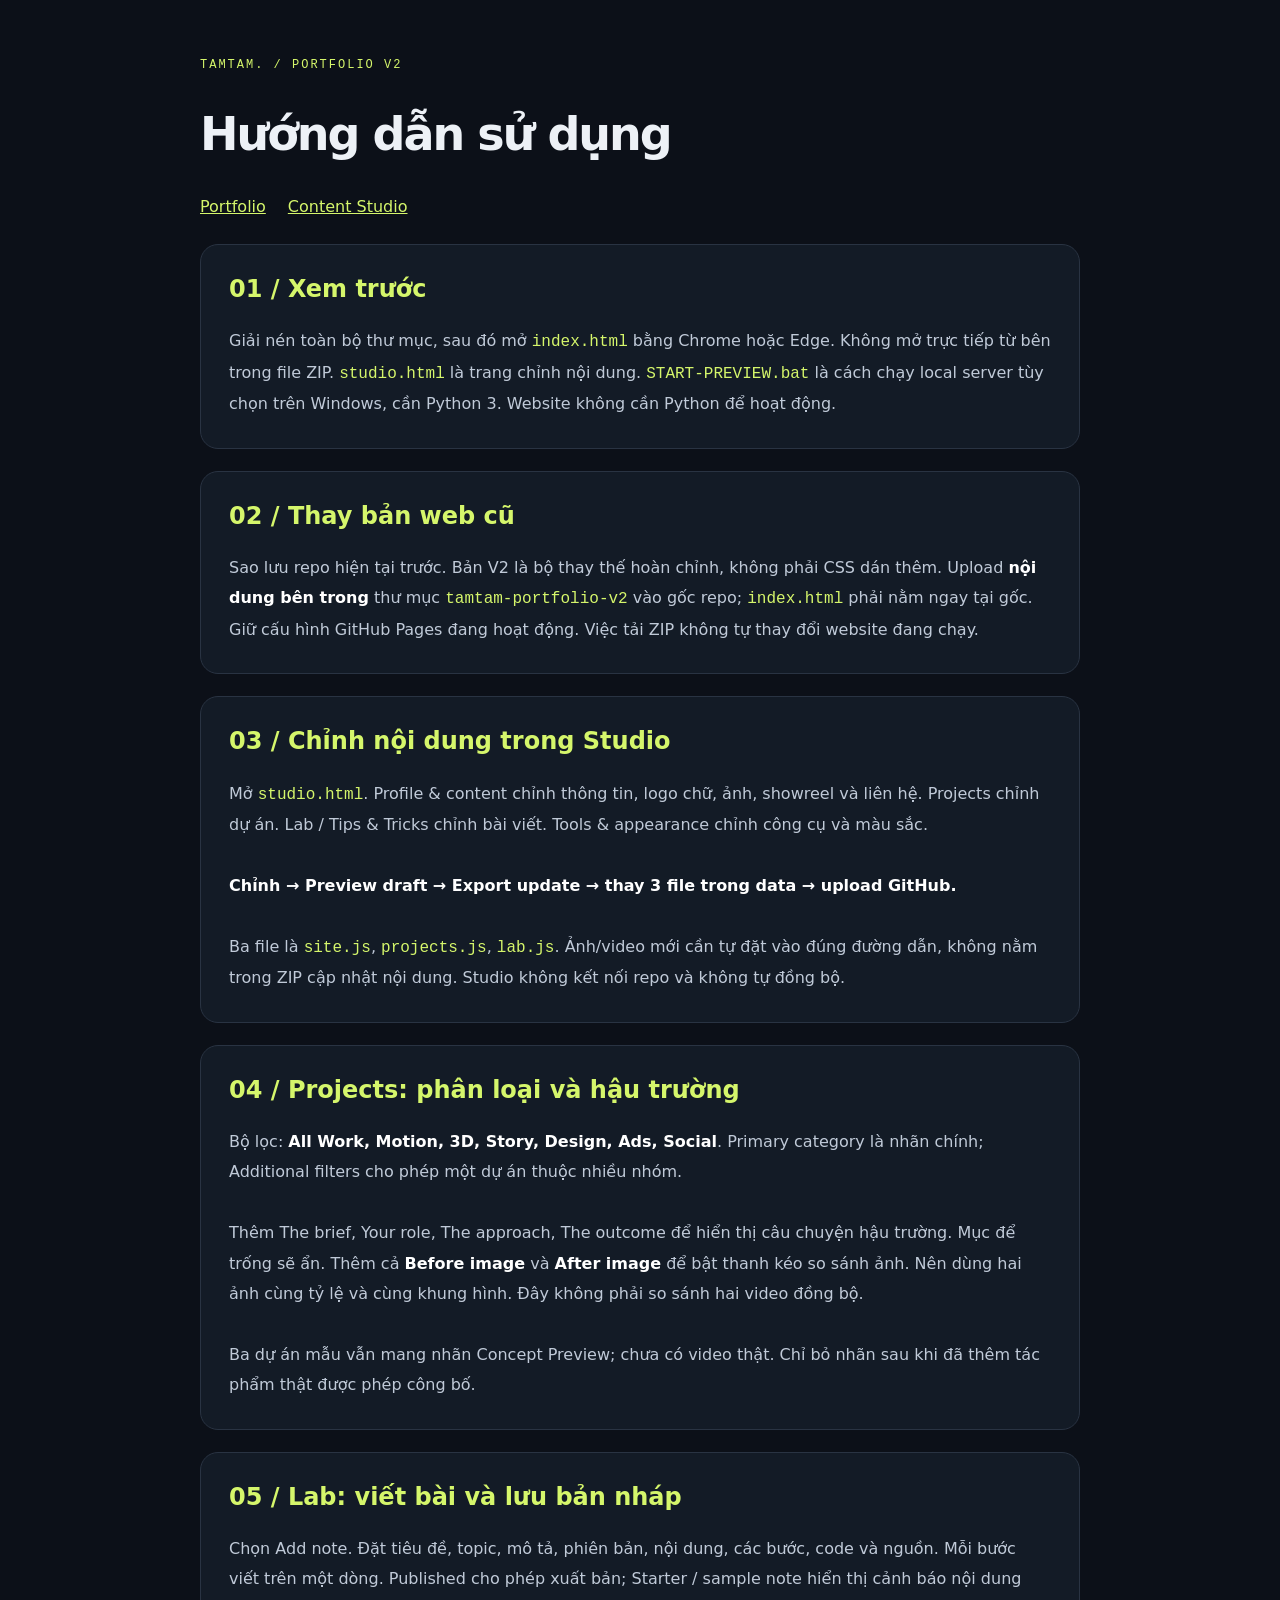
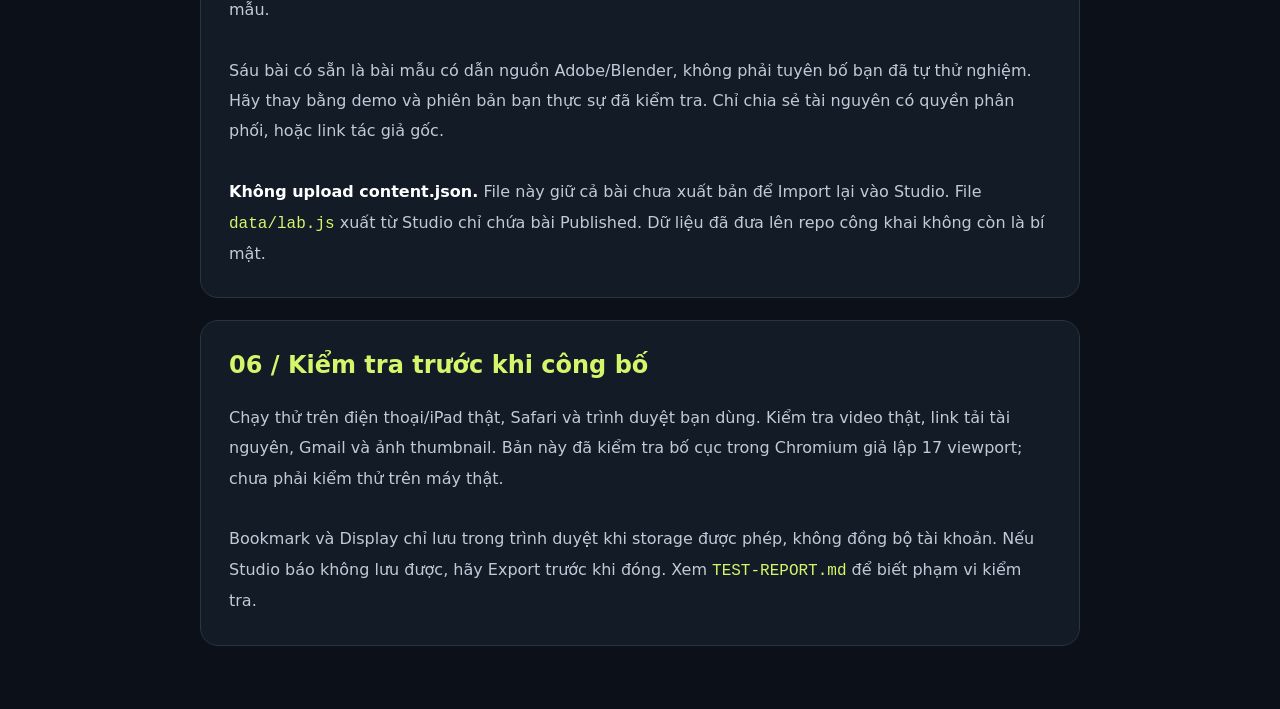
==== HUONG-DAN.html @ 2ea76515 "Add files via upload" ====
<!doctype html><html lang="vi"><meta charset="utf-8"><meta name="viewport" content="width=device-width,initial-scale=1"><title>tamtam. / V2 Guide</title><style>body{margin:0;background:#0c1018;color:#edf1f6;font:16px/1.9 system-ui,sans-serif}main{max-width:880px;padding:48px 24px;margin:auto}h1{font-size:46px;line-height:1.12;letter-spacing:-2px}h2{font-size:24px;color:#d5f66b;line-height:1.4;margin-top:0}section{padding:28px;border:1px solid #293342;border-radius:18px;margin:22px 0;background:#131b26}p{margin:0;color:#c0cad8}code{color:#d5f66b;overflow-wrap:anywhere}a{color:#d5f66b;margin-right:22px}strong{color:#fff}header>p{margin:20px 0}.label{font:12px monospace;letter-spacing:2px;color:#d5f66b}@media(max-width:500px){h1{font-size:36px}section{padding:22px}}</style><main><header><span class="label">TAMTAM. / PORTFOLIO V2</span><h1>Hướng dẫn sử dụng</h1><p><a href="index.html">Portfolio</a><a href="studio.html">Content Studio</a></p></header><section><h2>01 / Xem trước</h2><p>Giải nén toàn bộ thư mục, sau đó mở <code>index.html</code> bằng Chrome hoặc Edge. Không mở trực tiếp từ bên trong file ZIP. <code>studio.html</code> là trang chỉnh nội dung. <code>START-PREVIEW.bat</code> là cách chạy local server tùy chọn trên Windows, cần Python 3. Website không cần Python để hoạt động.</p></section><section><h2>02 / Thay bản web cũ</h2><p>Sao lưu repo hiện tại trước. Bản V2 là bộ thay thế hoàn chỉnh, không phải CSS dán thêm. Upload <strong>nội dung bên trong</strong> thư mục <code>tamtam-portfolio-v2</code> vào gốc repo; <code>index.html</code> phải nằm ngay tại gốc. Giữ cấu hình GitHub Pages đang hoạt động. Việc tải ZIP không tự thay đổi website đang chạy.</p></section><section><h2>03 / Chỉnh nội dung trong Studio</h2><p>Mở <code>studio.html</code>. Profile &amp; content chỉnh thông tin, logo chữ, ảnh, showreel và liên hệ. Projects chỉnh dự án. Lab / Tips &amp; Tricks chỉnh bài viết. Tools &amp; appearance chỉnh công cụ và màu sắc.<br><br><strong>Chỉnh → Preview draft → Export update → thay 3 file trong data → upload GitHub.</strong><br><br>Ba file là <code>site.js</code>, <code>projects.js</code>, <code>lab.js</code>. Ảnh/video mới cần tự đặt vào đúng đường dẫn, không nằm trong ZIP cập nhật nội dung. Studio không kết nối repo và không tự đồng bộ.</p></section><section><h2>04 / Projects: phân loại và hậu trường</h2><p>Bộ lọc: <strong>All Work, Motion, 3D, Story, Design, Ads, Social</strong>. Primary category là nhãn chính; Additional filters cho phép một dự án thuộc nhiều nhóm.<br><br>Thêm The brief, Your role, The approach, The outcome để hiển thị câu chuyện hậu trường. Mục để trống sẽ ẩn. Thêm cả <strong>Before image</strong> và <strong>After image</strong> để bật thanh kéo so sánh ảnh. Nên dùng hai ảnh cùng tỷ lệ và cùng khung hình. Đây không phải so sánh hai video đồng bộ.<br><br>Ba dự án mẫu vẫn mang nhãn Concept Preview; chưa có video thật. Chỉ bỏ nhãn sau khi đã thêm tác phẩm thật được phép công bố.</p></section><section><h2>05 / Lab: viết bài và lưu bản nháp</h2><p>Chọn Add note. Đặt tiêu đề, topic, mô tả, phiên bản, nội dung, các bước, code và nguồn. Mỗi bước viết trên một dòng. Published cho phép xuất bản; Starter / sample note hiển thị cảnh báo nội dung mẫu.<br><br>Sáu bài có sẵn là bài mẫu có dẫn nguồn Adobe/Blender, không phải tuyên bố bạn đã tự thử nghiệm. Hãy thay bằng demo và phiên bản bạn thực sự đã kiểm tra. Chỉ chia sẻ tài nguyên có quyền phân phối, hoặc link tác giả gốc.<br><br><strong>Không upload content.json.</strong> File này giữ cả bài chưa xuất bản để Import lại vào Studio. File <code>data/lab.js</code> xuất từ Studio chỉ chứa bài Published. Dữ liệu đã đưa lên repo công khai không còn là bí mật.</p></section><section><h2>06 / Kiểm tra trước khi công bố</h2><p>Chạy thử trên điện thoại/iPad thật, Safari và trình duyệt bạn dùng. Kiểm tra video thật, link tải tài nguyên, Gmail và ảnh thumbnail. Bản này đã kiểm tra bố cục trong Chromium giả lập 17 viewport; chưa phải kiểm thử trên máy thật.<br><br>Bookmark và Display chỉ lưu trong trình duyệt khi storage được phép, không đồng bộ tài khoản. Nếu Studio báo không lưu được, hãy Export trước khi đóng. Xem <code>TEST-REPORT.md</code> để biết phạm vi kiểm tra.</p></section></main></html>
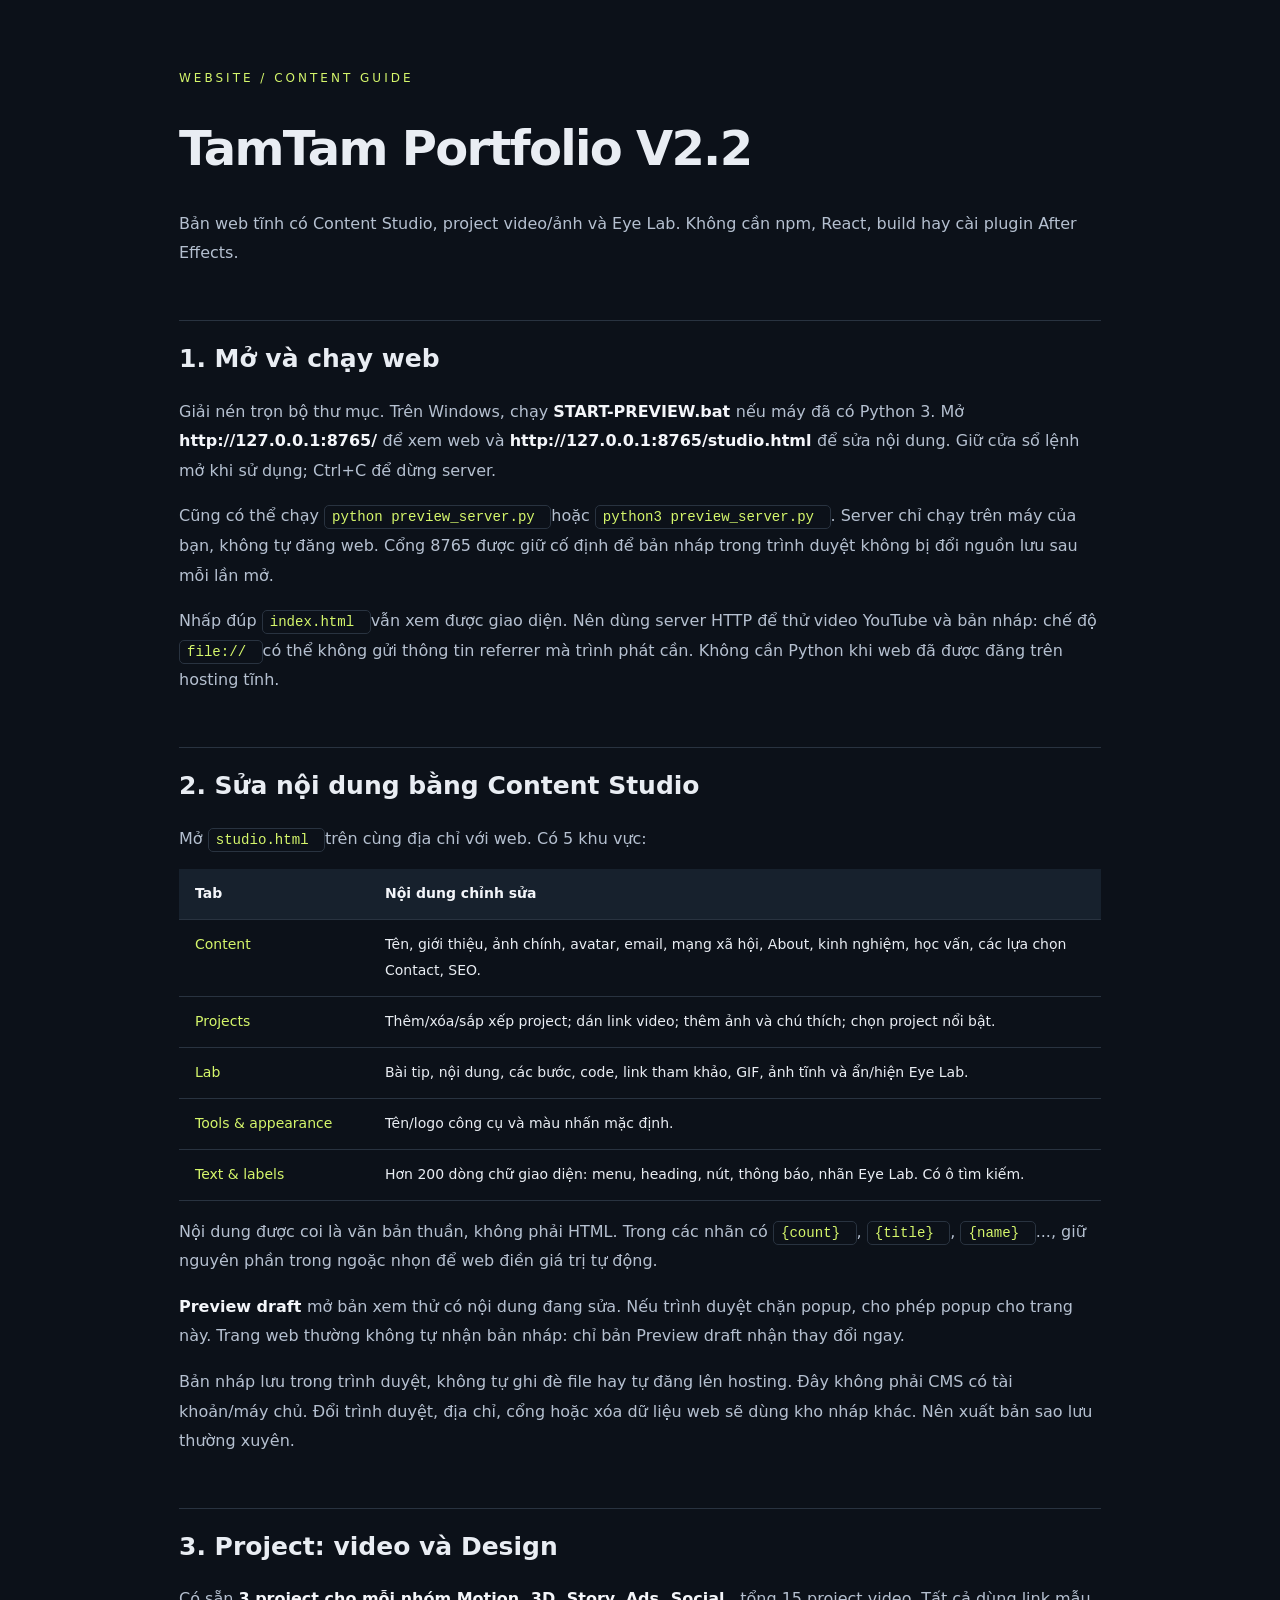
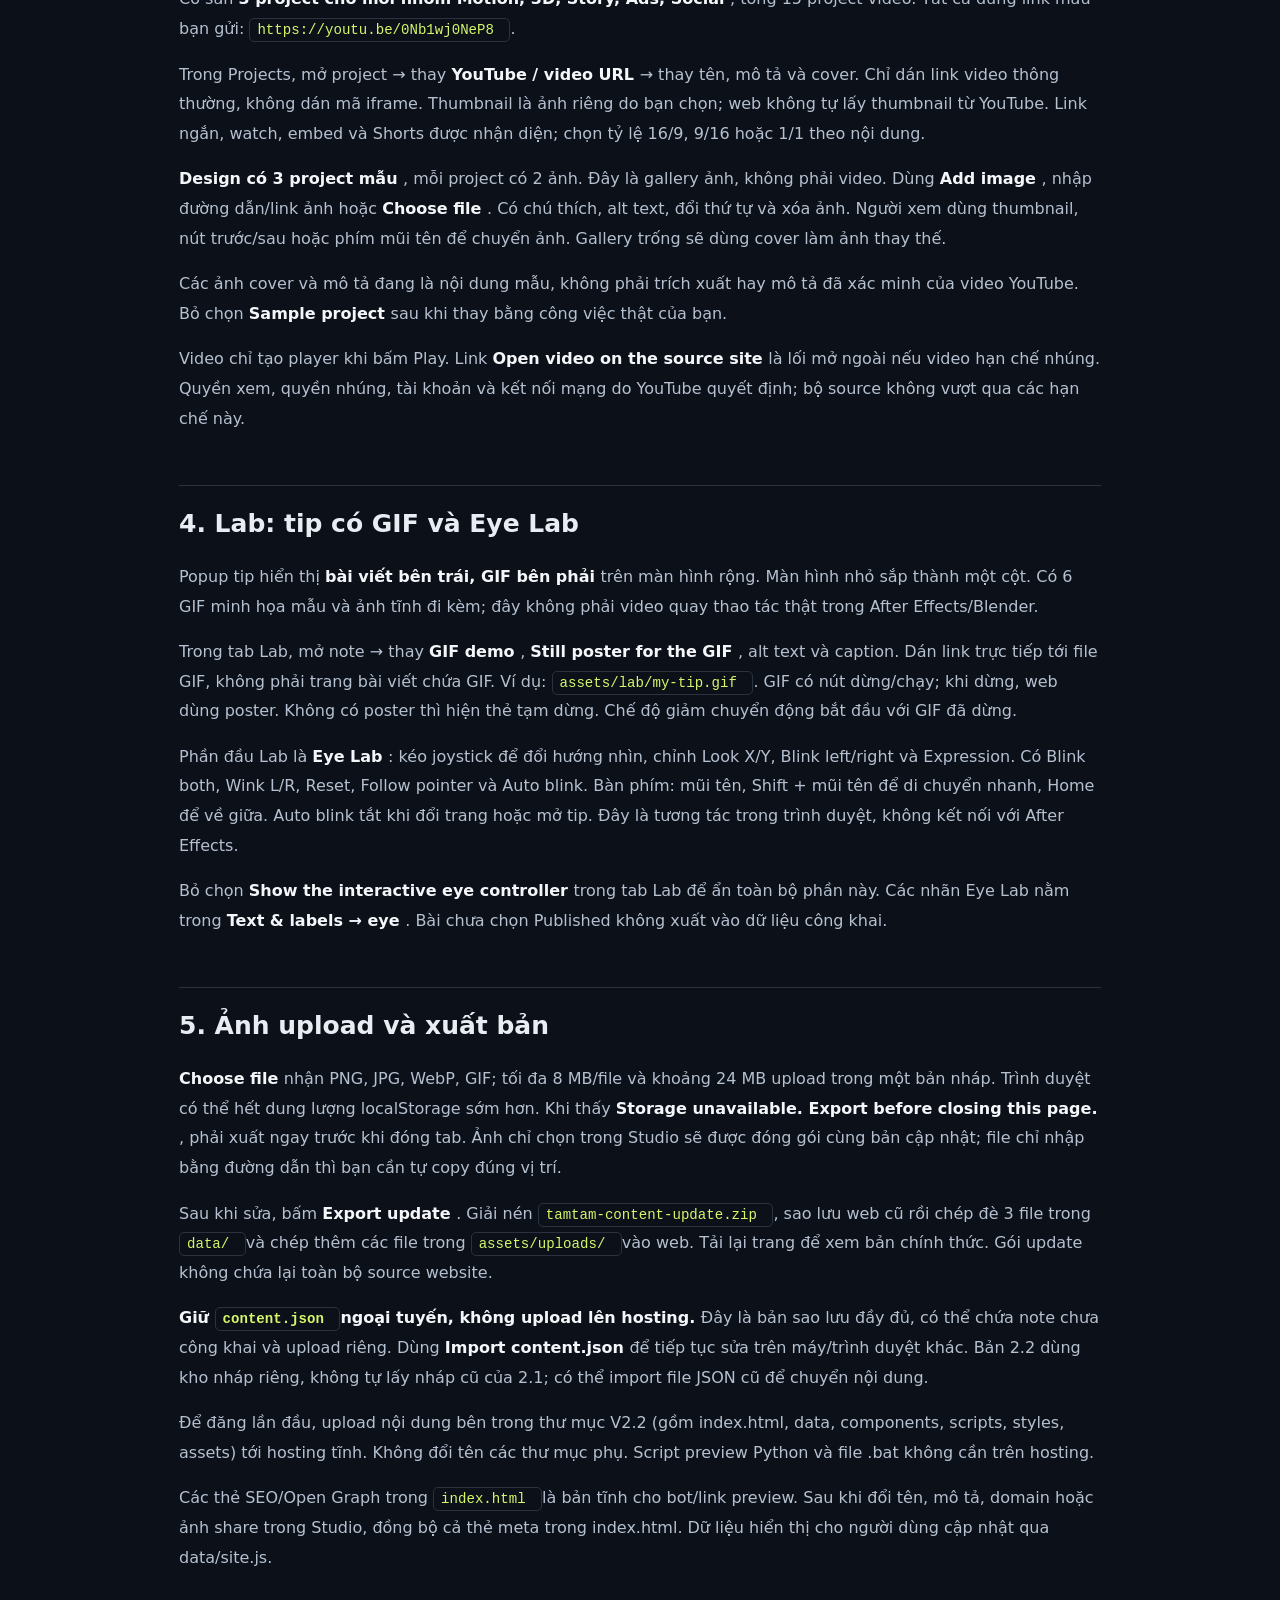
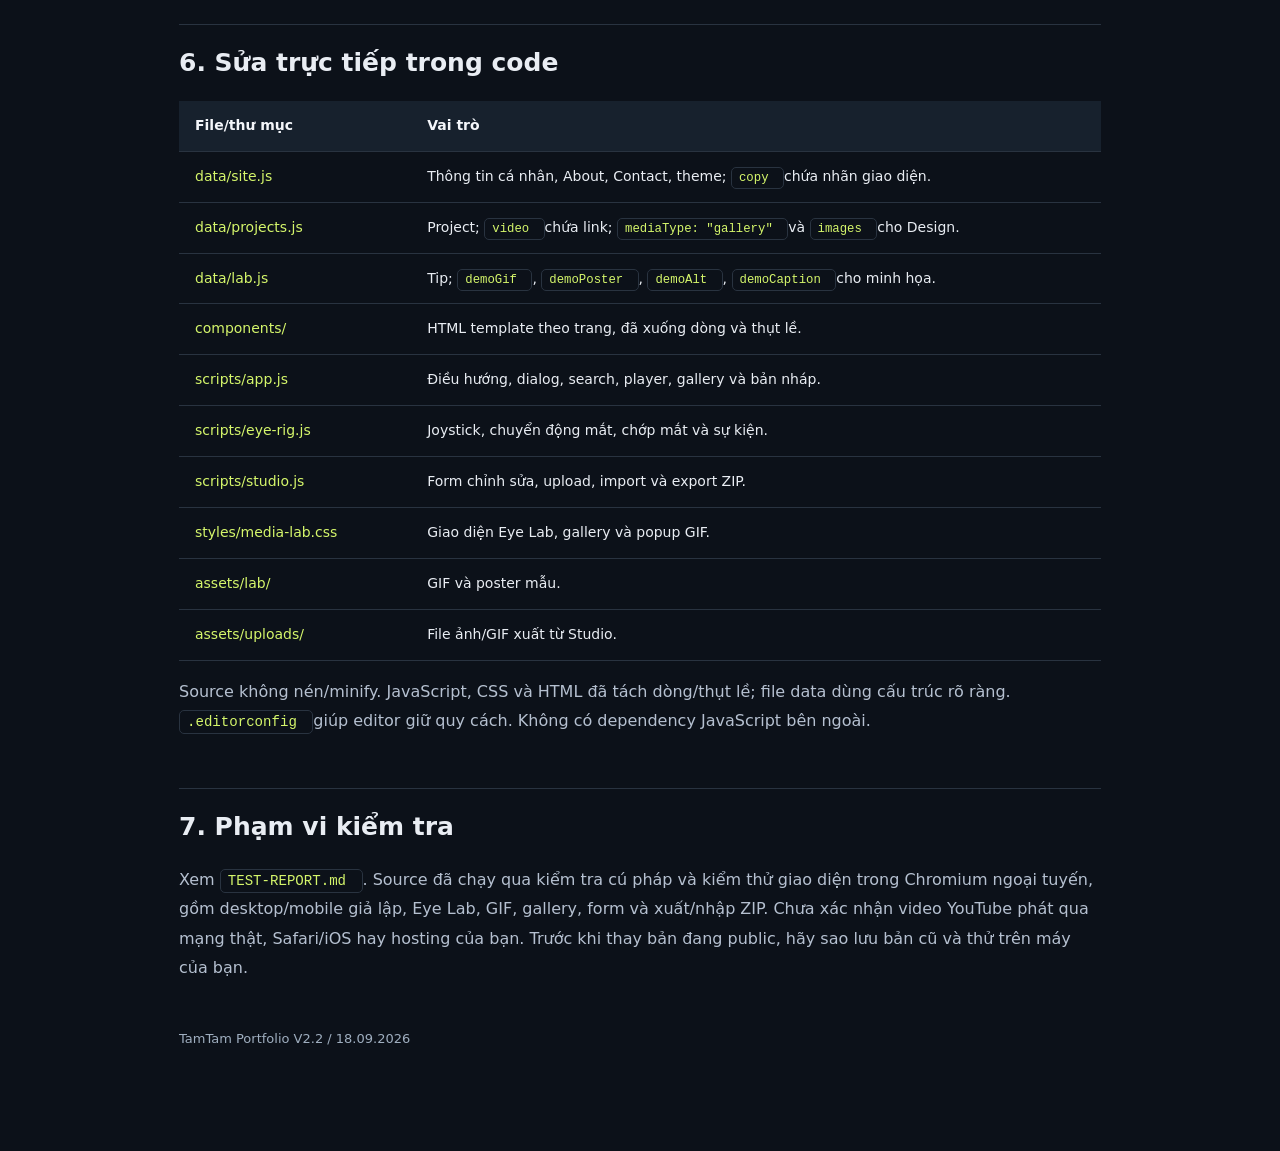
==== commit b8092771: "Add files via upload" ====
--- a/HUONG-DAN.html
+++ b/HUONG-DAN.html
@@ -1 +1,462 @@
-<!doctype html><html lang="vi"><meta charset="utf-8"><meta name="viewport" content="width=device-width,initial-scale=1"><title>tamtam. / V2 Guide</title><style>body{margin:0;background:#0c1018;color:#edf1f6;font:16px/1.9 system-ui,sans-serif}main{max-width:880px;padding:48px 24px;margin:auto}h1{font-size:46px;line-height:1.12;letter-spacing:-2px}h2{font-size:24px;color:#d5f66b;line-height:1.4;margin-top:0}section{padding:28px;border:1px solid #293342;border-radius:18px;margin:22px 0;background:#131b26}p{margin:0;color:#c0cad8}code{color:#d5f66b;overflow-wrap:anywhere}a{color:#d5f66b;margin-right:22px}strong{color:#fff}header>p{margin:20px 0}.label{font:12px monospace;letter-spacing:2px;color:#d5f66b}@media(max-width:500px){h1{font-size:36px}section{padding:22px}}</style><main><header><span class="label">TAMTAM. / PORTFOLIO V2</span><h1>Hướng dẫn sử dụng</h1><p><a href="index.html">Portfolio</a><a href="studio.html">Content Studio</a></p></header><section><h2>01 / Xem trước</h2><p>Giải nén toàn bộ thư mục, sau đó mở <code>index.html</code> bằng Chrome hoặc Edge. Không mở trực tiếp từ bên trong file ZIP. <code>studio.html</code> là trang chỉnh nội dung. <code>START-PREVIEW.bat</code> là cách chạy local server tùy chọn trên Windows, cần Python 3. Website không cần Python để hoạt động.</p></section><section><h2>02 / Thay bản web cũ</h2><p>Sao lưu repo hiện tại trước. Bản V2 là bộ thay thế hoàn chỉnh, không phải CSS dán thêm. Upload <strong>nội dung bên trong</strong> thư mục <code>tamtam-portfolio-v2</code> vào gốc repo; <code>index.html</code> phải nằm ngay tại gốc. Giữ cấu hình GitHub Pages đang hoạt động. Việc tải ZIP không tự thay đổi website đang chạy.</p></section><section><h2>03 / Chỉnh nội dung trong Studio</h2><p>Mở <code>studio.html</code>. Profile &amp; content chỉnh thông tin, logo chữ, ảnh, showreel và liên hệ. Projects chỉnh dự án. Lab / Tips &amp; Tricks chỉnh bài viết. Tools &amp; appearance chỉnh công cụ và màu sắc.<br><br><strong>Chỉnh → Preview draft → Export update → thay 3 file trong data → upload GitHub.</strong><br><br>Ba file là <code>site.js</code>, <code>projects.js</code>, <code>lab.js</code>. Ảnh/video mới cần tự đặt vào đúng đường dẫn, không nằm trong ZIP cập nhật nội dung. Studio không kết nối repo và không tự đồng bộ.</p></section><section><h2>04 / Projects: phân loại và hậu trường</h2><p>Bộ lọc: <strong>All Work, Motion, 3D, Story, Design, Ads, Social</strong>. Primary category là nhãn chính; Additional filters cho phép một dự án thuộc nhiều nhóm.<br><br>Thêm The brief, Your role, The approach, The outcome để hiển thị câu chuyện hậu trường. Mục để trống sẽ ẩn. Thêm cả <strong>Before image</strong> và <strong>After image</strong> để bật thanh kéo so sánh ảnh. Nên dùng hai ảnh cùng tỷ lệ và cùng khung hình. Đây không phải so sánh hai video đồng bộ.<br><br>Ba dự án mẫu vẫn mang nhãn Concept Preview; chưa có video thật. Chỉ bỏ nhãn sau khi đã thêm tác phẩm thật được phép công bố.</p></section><section><h2>05 / Lab: viết bài và lưu bản nháp</h2><p>Chọn Add note. Đặt tiêu đề, topic, mô tả, phiên bản, nội dung, các bước, code và nguồn. Mỗi bước viết trên một dòng. Published cho phép xuất bản; Starter / sample note hiển thị cảnh báo nội dung mẫu.<br><br>Sáu bài có sẵn là bài mẫu có dẫn nguồn Adobe/Blender, không phải tuyên bố bạn đã tự thử nghiệm. Hãy thay bằng demo và phiên bản bạn thực sự đã kiểm tra. Chỉ chia sẻ tài nguyên có quyền phân phối, hoặc link tác giả gốc.<br><br><strong>Không upload content.json.</strong> File này giữ cả bài chưa xuất bản để Import lại vào Studio. File <code>data/lab.js</code> xuất từ Studio chỉ chứa bài Published. Dữ liệu đã đưa lên repo công khai không còn là bí mật.</p></section><section><h2>06 / Kiểm tra trước khi công bố</h2><p>Chạy thử trên điện thoại/iPad thật, Safari và trình duyệt bạn dùng. Kiểm tra video thật, link tải tài nguyên, Gmail và ảnh thumbnail. Bản này đã kiểm tra bố cục trong Chromium giả lập 17 viewport; chưa phải kiểm thử trên máy thật.<br><br>Bookmark và Display chỉ lưu trong trình duyệt khi storage được phép, không đồng bộ tài khoản. Nếu Studio báo không lưu được, hãy Export trước khi đóng. Xem <code>TEST-REPORT.md</code> để biết phạm vi kiểm tra.</p></section></main></html>+<!DOCTYPE html>
+<html lang="vi">
+    <head>
+        <meta charset="utf-8"/>
+        <meta content="width=device-width, initial-scale=1" name="viewport"/>
+        <title>
+            Hướng dẫn - TamTam Portfolio V2.2
+        </title>
+        <style>
+            :root { color-scheme: dark; }
+* { box-sizing: border-box; }
+body { margin: 0; background: #0c1119; color: #e9edf3; font: 16px/1.85 system-ui, sans-serif; }
+main { max-width: 970px; margin: 0 auto; padding: 55px 24px 100px; }
+.eyebrow { color: #d5f66b; font-size: 12px; letter-spacing: 3px; }
+h1 { font-size: clamp(32px, 5vw, 48px); line-height: 1.15; letter-spacing: -1.7px; }
+h2 { margin-top: 52px; padding-top: 20px; border-top: 1px solid #293340; font-size: 25px; line-height: 1.4; }
+p { color: #b5c0d0; }
+strong, th { color: #f4f6fa; }
+code { padding: 3px 7px; border: 1px solid #293340; border-radius: 5px; color: #d5f66b; font-size: 0.88em; overflow-wrap: anywhere; }
+.table-wrap { overflow-x: auto; }
+table { width: 100%; border-collapse: collapse; font-size: 14px; }
+th, td { border-bottom: 1px solid #293340; padding: 12px 16px; text-align: left; vertical-align: top; }
+th { background: #17212d; }
+td:first-child { min-width: 190px; color: #d5f66b; }
+footer { margin-top: 44px; font-size: 13px; color: #9faebf; }
+        </style>
+    </head>
+    <body>
+        <main>
+            <p class="eyebrow">
+                WEBSITE / CONTENT GUIDE
+            </p>
+            <h1>
+                TamTam Portfolio V2.2
+            </h1>
+            <p>
+                Bản web tĩnh có Content Studio, project video/ảnh và Eye Lab. Không cần npm, React, build hay cài plugin After Effects.
+            </p>
+            <h2>
+                1. Mở và chạy web
+            </h2>
+            <p>
+                Giải nén trọn bộ thư mục. Trên Windows, chạy
+                <strong>
+                    START-PREVIEW.bat
+                </strong>
+                nếu máy đã có Python 3. Mở
+                <strong>
+                    http://127.0.0.1:8765/
+                </strong>
+                để xem web và
+                <strong>
+                    http://127.0.0.1:8765/studio.html
+                </strong>
+                để sửa nội dung. Giữ cửa sổ lệnh mở khi sử dụng; Ctrl+C để dừng server.
+            </p>
+            <p>
+                Cũng có thể chạy
+                <code>
+                    python preview_server.py
+                </code>
+                hoặc
+                <code>
+                    python3 preview_server.py
+                </code>
+                . Server chỉ chạy trên máy của bạn, không tự đăng web. Cổng 8765 được giữ cố định để bản nháp trong trình duyệt không bị đổi nguồn lưu sau mỗi lần mở.
+            </p>
+            <p>
+                Nhấp đúp
+                <code>
+                    index.html
+                </code>
+                vẫn xem được giao diện. Nên dùng server HTTP để thử video YouTube và bản nháp: chế độ
+                <code>
+                    file://
+                </code>
+                có thể không gửi thông tin referrer mà trình phát cần. Không cần Python khi web đã được đăng trên hosting tĩnh.
+            </p>
+            <h2>
+                2. Sửa nội dung bằng Content Studio
+            </h2>
+            <p>
+                Mở
+                <code>
+                    studio.html
+                </code>
+                trên cùng địa chỉ với web. Có 5 khu vực:
+            </p>
+            <div class="table-wrap">
+                <table>
+                    <tr>
+                        <th>
+                            Tab
+                        </th>
+                        <th>
+                            Nội dung chỉnh sửa
+                        </th>
+                    </tr>
+                    <tr>
+                        <td>
+                            Content
+                        </td>
+                        <td>
+                            Tên, giới thiệu, ảnh chính, avatar, email, mạng xã hội, About, kinh nghiệm, học vấn, các lựa chọn Contact, SEO.
+                        </td>
+                    </tr>
+                    <tr>
+                        <td>
+                            Projects
+                        </td>
+                        <td>
+                            Thêm/xóa/sắp xếp project; dán link video; thêm ảnh và chú thích; chọn project nổi bật.
+                        </td>
+                    </tr>
+                    <tr>
+                        <td>
+                            Lab
+                        </td>
+                        <td>
+                            Bài tip, nội dung, các bước, code, link tham khảo, GIF, ảnh tĩnh và ẩn/hiện Eye Lab.
+                        </td>
+                    </tr>
+                    <tr>
+                        <td>
+                            Tools & appearance
+                        </td>
+                        <td>
+                            Tên/logo công cụ và màu nhấn mặc định.
+                        </td>
+                    </tr>
+                    <tr>
+                        <td>
+                            Text & labels
+                        </td>
+                        <td>
+                            Hơn 200 dòng chữ giao diện: menu, heading, nút, thông báo, nhãn Eye Lab. Có ô tìm kiếm.
+                        </td>
+                    </tr>
+                </table>
+            </div>
+            <p>
+                Nội dung được coi là văn bản thuần, không phải HTML. Trong các nhãn có
+                <code>
+                    {count}
+                </code>
+                ,
+                <code>
+                    {title}
+                </code>
+                ,
+                <code>
+                    {name}
+                </code>
+                ..., giữ nguyên phần trong ngoặc nhọn để web điền giá trị tự động.
+            </p>
+            <p>
+                <strong>
+                    Preview draft
+                </strong>
+                mở bản xem thử có nội dung đang sửa. Nếu trình duyệt chặn popup, cho phép popup cho trang này. Trang web thường không tự nhận bản nháp: chỉ bản Preview draft nhận thay đổi ngay.
+            </p>
+            <p>
+                Bản nháp lưu trong trình duyệt, không tự ghi đè file hay tự đăng lên hosting. Đây không phải CMS có tài khoản/máy chủ. Đổi trình duyệt, địa chỉ, cổng hoặc xóa dữ liệu web sẽ dùng kho nháp khác. Nên xuất bản sao lưu thường xuyên.
+            </p>
+            <h2>
+                3. Project: video và Design
+            </h2>
+            <p>
+                Có sẵn
+                <strong>
+                    3 project cho mỗi nhóm Motion, 3D, Story, Ads, Social
+                </strong>
+                , tổng 15 project video. Tất cả dùng link mẫu bạn gửi:
+                <code>
+                    https://youtu.be/0Nb1wj0NeP8
+                </code>
+                .
+            </p>
+            <p>
+                Trong Projects, mở project → thay
+                <strong>
+                    YouTube / video URL
+                </strong>
+                → thay tên, mô tả và cover. Chỉ dán link video thông thường, không dán mã iframe. Thumbnail là ảnh riêng do bạn chọn; web không tự lấy thumbnail từ YouTube. Link ngắn, watch, embed và Shorts được nhận diện; chọn tỷ lệ 16/9, 9/16 hoặc 1/1 theo nội dung.
+            </p>
+            <p>
+                <strong>
+                    Design có 3 project mẫu
+                </strong>
+                , mỗi project có 2 ảnh. Đây là gallery ảnh, không phải video. Dùng
+                <strong>
+                    Add image
+                </strong>
+                , nhập đường dẫn/link ảnh hoặc
+                <strong>
+                    Choose file
+                </strong>
+                . Có chú thích, alt text, đổi thứ tự và xóa ảnh. Người xem dùng thumbnail, nút trước/sau hoặc phím mũi tên để chuyển ảnh. Gallery trống sẽ dùng cover làm ảnh thay thế.
+            </p>
+            <p>
+                Các ảnh cover và mô tả đang là nội dung mẫu, không phải trích xuất hay mô tả đã xác minh của video YouTube. Bỏ chọn
+                <strong>
+                    Sample project
+                </strong>
+                sau khi thay bằng công việc thật của bạn.
+            </p>
+            <p>
+                Video chỉ tạo player khi bấm Play. Link
+                <strong>
+                    Open video on the source site
+                </strong>
+                là lối mở ngoài nếu video hạn chế nhúng. Quyền xem, quyền nhúng, tài khoản và kết nối mạng do YouTube quyết định; bộ source không vượt qua các hạn chế này.
+            </p>
+            <h2>
+                4. Lab: tip có GIF và Eye Lab
+            </h2>
+            <p>
+                Popup tip hiển thị
+                <strong>
+                    bài viết bên trái, GIF bên phải
+                </strong>
+                trên màn hình rộng. Màn hình nhỏ sắp thành một cột. Có 6 GIF minh họa mẫu và ảnh tĩnh đi kèm; đây không phải video quay thao tác thật trong After Effects/Blender.
+            </p>
+            <p>
+                Trong tab Lab, mở note → thay
+                <strong>
+                    GIF demo
+                </strong>
+                ,
+                <strong>
+                    Still poster for the GIF
+                </strong>
+                , alt text và caption. Dán link trực tiếp tới file GIF, không phải trang bài viết chứa GIF. Ví dụ:
+                <code>
+                    assets/lab/my-tip.gif
+                </code>
+                . GIF có nút dừng/chạy; khi dừng, web dùng poster. Không có poster thì hiện thẻ tạm dừng. Chế độ giảm chuyển động bắt đầu với GIF đã dừng.
+            </p>
+            <p>
+                Phần đầu Lab là
+                <strong>
+                    Eye Lab
+                </strong>
+                : kéo joystick để đổi hướng nhìn, chỉnh Look X/Y, Blink left/right và Expression. Có Blink both, Wink L/R, Reset, Follow pointer và Auto blink. Bàn phím: mũi tên, Shift + mũi tên để di chuyển nhanh, Home để về giữa. Auto blink tắt khi đổi trang hoặc mở tip. Đây là tương tác trong trình duyệt, không kết nối với After Effects.
+            </p>
+            <p>
+                Bỏ chọn
+                <strong>
+                    Show the interactive eye controller
+                </strong>
+                trong tab Lab để ẩn toàn bộ phần này. Các nhãn Eye Lab nằm trong
+                <strong>
+                    Text & labels → eye
+                </strong>
+                . Bài chưa chọn Published không xuất vào dữ liệu công khai.
+            </p>
+            <h2>
+                5. Ảnh upload và xuất bản
+            </h2>
+            <p>
+                <strong>
+                    Choose file
+                </strong>
+                nhận PNG, JPG, WebP, GIF; tối đa 8 MB/file và khoảng 24 MB upload trong một bản nháp. Trình duyệt có thể hết dung lượng localStorage sớm hơn. Khi thấy
+                <strong>
+                    Storage unavailable. Export before closing this page.
+                </strong>
+                , phải xuất ngay trước khi đóng tab. Ảnh chỉ chọn trong Studio sẽ được đóng gói cùng bản cập nhật; file chỉ nhập bằng đường dẫn thì bạn cần tự copy đúng vị trí.
+            </p>
+            <p>
+                Sau khi sửa, bấm
+                <strong>
+                    Export update
+                </strong>
+                . Giải nén
+                <code>
+                    tamtam-content-update.zip
+                </code>
+                , sao lưu web cũ rồi chép đè 3 file trong
+                <code>
+                    data/
+                </code>
+                và chép thêm các file trong
+                <code>
+                    assets/uploads/
+                </code>
+                vào web. Tải lại trang để xem bản chính thức. Gói update không chứa lại toàn bộ source website.
+            </p>
+            <p>
+                <strong>
+                    Giữ
+                    <code>
+                        content.json
+                    </code>
+                    ngoại tuyến, không upload lên hosting.
+                </strong>
+                Đây là bản sao lưu đầy đủ, có thể chứa note chưa công khai và upload riêng. Dùng
+                <strong>
+                    Import content.json
+                </strong>
+                để tiếp tục sửa trên máy/trình duyệt khác. Bản 2.2 dùng kho nháp riêng, không tự lấy nháp cũ của 2.1; có thể import file JSON cũ để chuyển nội dung.
+            </p>
+            <p>
+                Để đăng lần đầu, upload nội dung bên trong thư mục V2.2 (gồm index.html, data, components, scripts, styles, assets) tới hosting tĩnh. Không đổi tên các thư mục phụ. Script preview Python và file .bat không cần trên hosting.
+            </p>
+            <p>
+                Các thẻ SEO/Open Graph trong
+                <code>
+                    index.html
+                </code>
+                là bản tĩnh cho bot/link preview. Sau khi đổi tên, mô tả, domain hoặc ảnh share trong Studio, đồng bộ cả thẻ meta trong index.html. Dữ liệu hiển thị cho người dùng cập nhật qua data/site.js.
+            </p>
+            <h2>
+                6. Sửa trực tiếp trong code
+            </h2>
+            <div class="table-wrap">
+                <table>
+                    <tr>
+                        <th>
+                            File/thư mục
+                        </th>
+                        <th>
+                            Vai trò
+                        </th>
+                    </tr>
+                    <tr>
+                        <td>
+                            data/site.js
+                        </td>
+                        <td>
+                            Thông tin cá nhân, About, Contact, theme;
+                            <code>
+                                copy
+                            </code>
+                            chứa nhãn giao diện.
+                        </td>
+                    </tr>
+                    <tr>
+                        <td>
+                            data/projects.js
+                        </td>
+                        <td>
+                            Project;
+                            <code>
+                                video
+                            </code>
+                            chứa link;
+                            <code>
+                                mediaType: "gallery"
+                            </code>
+                            và
+                            <code>
+                                images
+                            </code>
+                            cho Design.
+                        </td>
+                    </tr>
+                    <tr>
+                        <td>
+                            data/lab.js
+                        </td>
+                        <td>
+                            Tip;
+                            <code>
+                                demoGif
+                            </code>
+                            ,
+                            <code>
+                                demoPoster
+                            </code>
+                            ,
+                            <code>
+                                demoAlt
+                            </code>
+                            ,
+                            <code>
+                                demoCaption
+                            </code>
+                            cho minh họa.
+                        </td>
+                    </tr>
+                    <tr>
+                        <td>
+                            components/
+                        </td>
+                        <td>
+                            HTML template theo trang, đã xuống dòng và thụt lề.
+                        </td>
+                    </tr>
+                    <tr>
+                        <td>
+                            scripts/app.js
+                        </td>
+                        <td>
+                            Điều hướng, dialog, search, player, gallery và bản nháp.
+                        </td>
+                    </tr>
+                    <tr>
+                        <td>
+                            scripts/eye-rig.js
+                        </td>
+                        <td>
+                            Joystick, chuyển động mắt, chớp mắt và sự kiện.
+                        </td>
+                    </tr>
+                    <tr>
+                        <td>
+                            scripts/studio.js
+                        </td>
+                        <td>
+                            Form chỉnh sửa, upload, import và export ZIP.
+                        </td>
+                    </tr>
+                    <tr>
+                        <td>
+                            styles/media-lab.css
+                        </td>
+                        <td>
+                            Giao diện Eye Lab, gallery và popup GIF.
+                        </td>
+                    </tr>
+                    <tr>
+                        <td>
+                            assets/lab/
+                        </td>
+                        <td>
+                            GIF và poster mẫu.
+                        </td>
+                    </tr>
+                    <tr>
+                        <td>
+                            assets/uploads/
+                        </td>
+                        <td>
+                            File ảnh/GIF xuất từ Studio.
+                        </td>
+                    </tr>
+                </table>
+            </div>
+            <p>
+                Source không nén/minify. JavaScript, CSS và HTML đã tách dòng/thụt lề; file data dùng cấu trúc rõ ràng.
+                <code>
+                    .editorconfig
+                </code>
+                giúp editor giữ quy cách. Không có dependency JavaScript bên ngoài.
+            </p>
+            <h2>
+                7. Phạm vi kiểm tra
+            </h2>
+            <p>
+                Xem
+                <code>
+                    TEST-REPORT.md
+                </code>
+                . Source đã chạy qua kiểm tra cú pháp và kiểm thử giao diện trong Chromium ngoại tuyến, gồm desktop/mobile giả lập, Eye Lab, GIF, gallery, form và xuất/nhập ZIP. Chưa xác nhận video YouTube phát qua mạng thật, Safari/iOS hay hosting của bạn. Trước khi thay bản đang public, hãy sao lưu bản cũ và thử trên máy của bạn.
+            </p>
+            <footer>
+                TamTam Portfolio V2.2 / 18.09.2026
+            </footer>
+        </main>
+    </body>
+</html>
